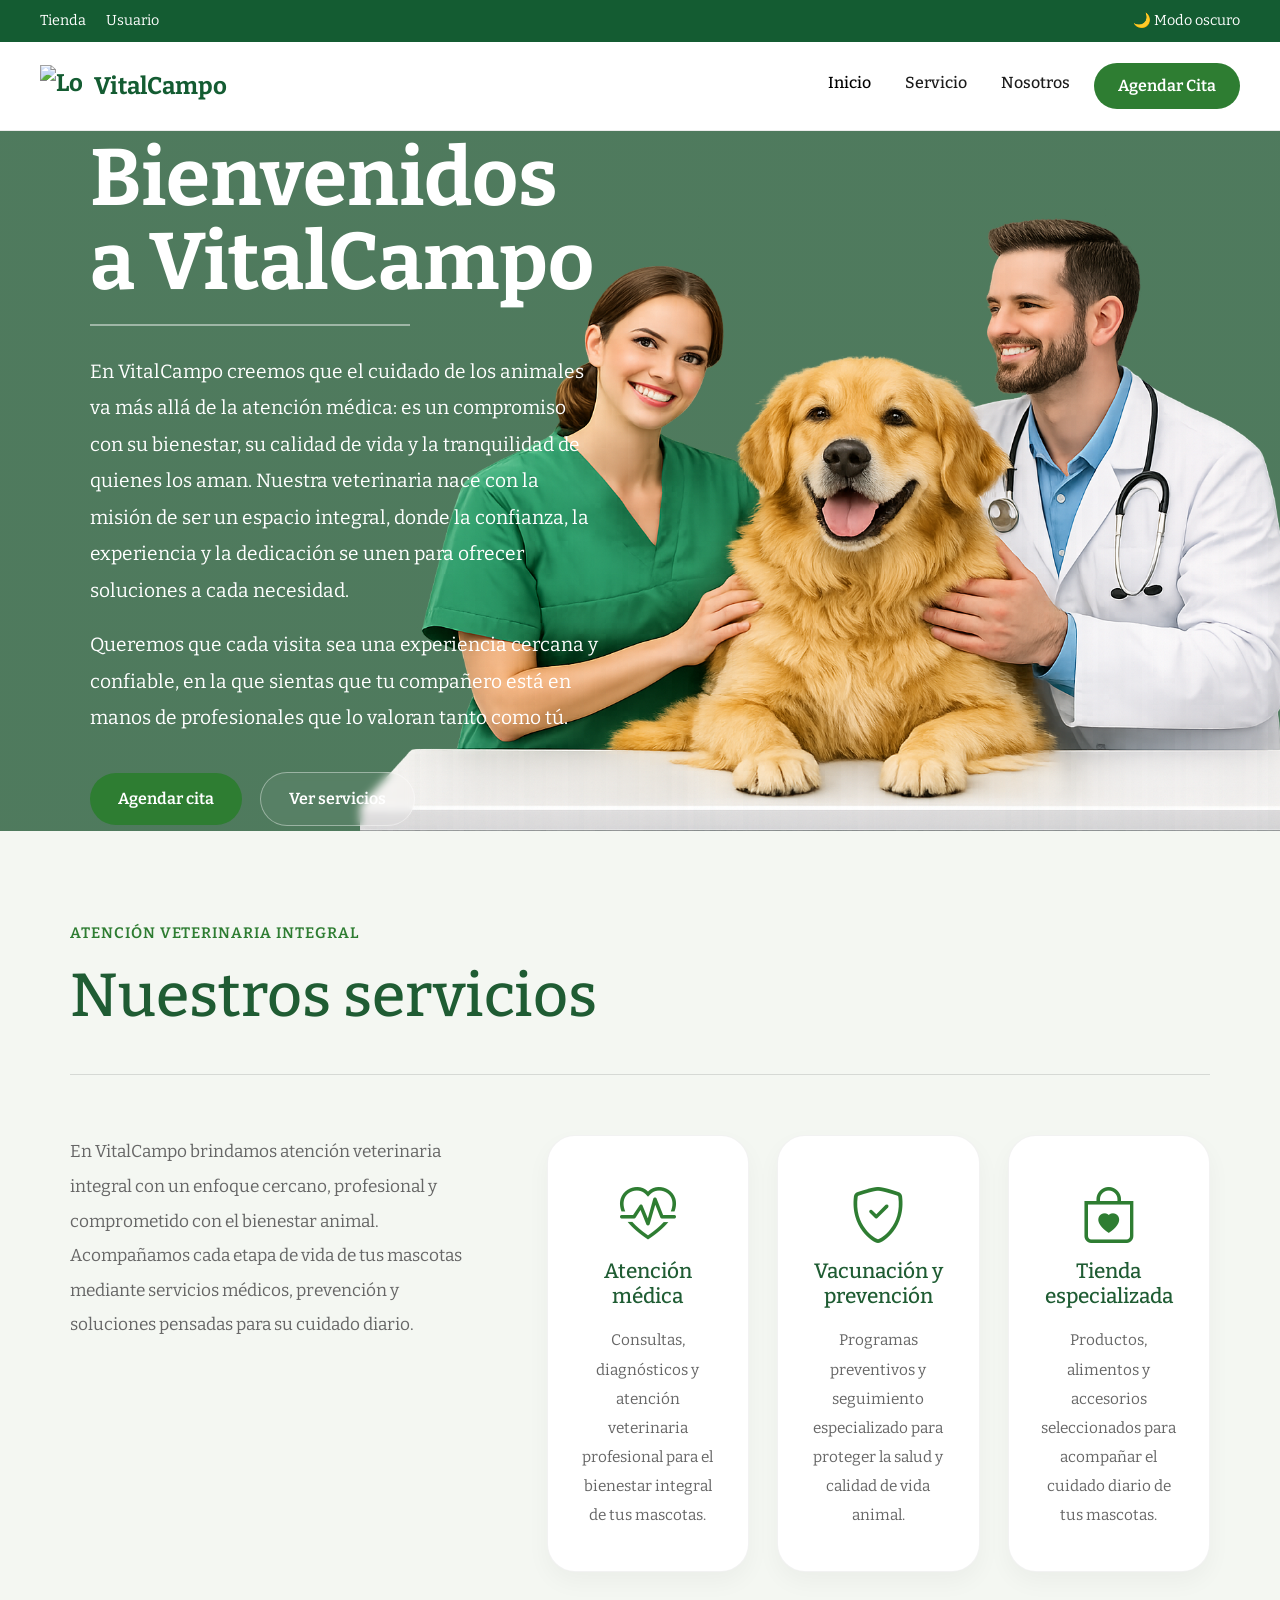
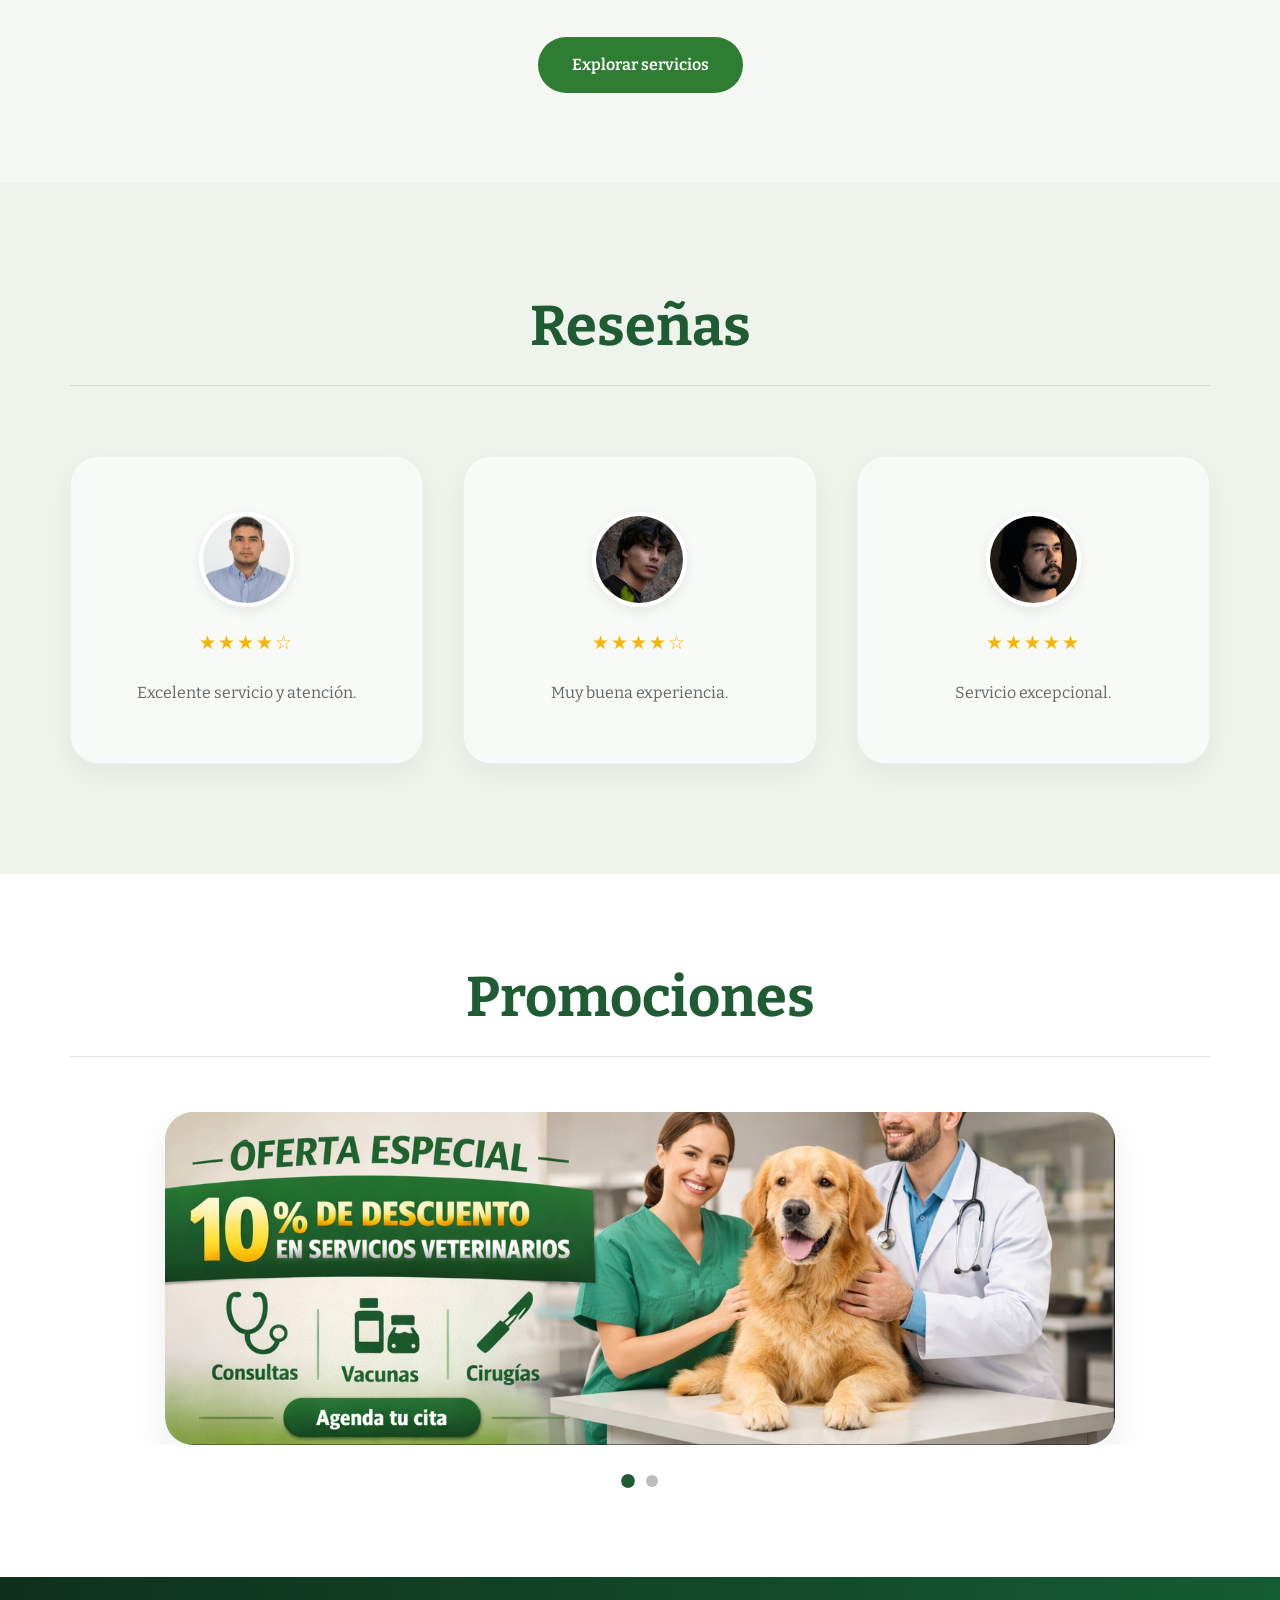
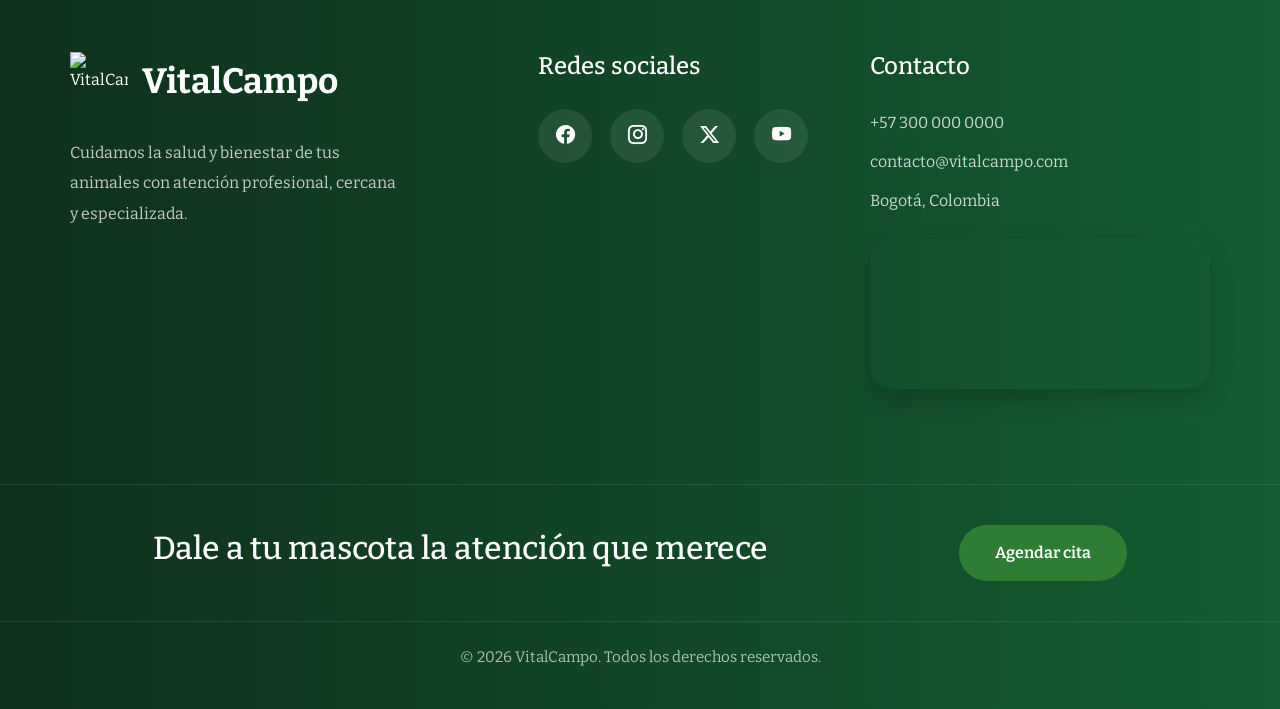
==== index.html @ edec1dab "VitalCampo Creación de los diferentes componentes, elementos y diseños de la pagina de VitalCampo" ====
<!DOCTYPE html>
<html lang="es">

<head>
    <meta charset="UTF-8">
    <meta name="viewport" content="width=device-width, initial-scale=1.0">
    <!-- CSS de Bootstrap -->
    <link href="https://cdn.jsdelivr.net/npm/bootstrap@5.3.3/dist/css/bootstrap.min.css" rel="stylesheet">
    <link rel="stylesheet" href="https://cdn.jsdelivr.net/npm/bootstrap-icons@1.11.3/font/bootstrap-icons.css">
    <!-- JS de Bootstrap (requiere Popper) -->
    <script src="https://cdn.jsdelivr.net/npm/bootstrap@5.3.3/dist/js/bootstrap.bundle.min.js"></script>
    <link href="https://fonts.googleapis.com/css2?family=Bitter:wght@400;500;700&display=swap" rel="stylesheet">
    <link rel="stylesheet" href="style.css">
    <script src="script.js" defer></script>
    <title>VitalCampo</title>
</head>

<body>

    <div class="page-wrapper">

        <header>

            <!-- Topbar -->
            <div class="topbar">

                <div class="topbar-content">

                    <div class="topbar-left">
                        <a href="#">Tienda</a>
                        <a href="/src/pages/login/login.html">Usuario</a>
                    </div>

                    <div class="topbar-right">
                        <button id="darkMode-bt">
                            🌙 Modo oscuro
                        </button>

                    </div>

                </div>
            </div>

            <!-- Navbar -->
            <nav class="navbar navbar-expand-lg">

                <div class="container-fluid">

                    <!-- Logo y titulo a la izquierda -->
                    <a class="navbar-brand d-flex align-items-center" href="#">

                        <img src="/assets/img/logo.svg" alt="Logo" width="42" height="42">
                        
                        <span>VitalCampo</span>
                    </a>

                    <!-- Botón hamburguesa para móviles -->
                    <button class="navbar-toggler" type="button" data-bs-toggle="collapse" data-bs-target="#menuNav">
                        <span class="navbar-toggler-icon"></span>
                    </button>

                    <!-- Menú de navegación a la derecha -->
                    <div class="collapse navbar-collapse" id="menuNav">

                        <ul class="navbar-nav ms-auto">

                            <li class="nav-item">
                                <a class="nav-link active" href="/index.html">Inicio</a>
                            </li>

                            <li class="nav-item">
                                <a class="nav-link" href="/src/pages/servicios/servicios.html">Servicio</a>
                            </li>

                            <li class="nav-item">
                                <a class="nav-link" href="/src/pages/nosotros/nosotros.html">Nosotros</a>
                            </li>

                            <!-- BOTÓN -->
                            <li class="nav-item ms-lg-3">
                                <a class="btn-cita" href="/src/pages/Agendar_Cita/citas.html">Agendar Cita</a>
                            </li>
                        
                        </ul>

                    </div>

                </div>

            </nav>

        </header>

        <!-- Contenido principal -->
        <main>
            <section class="bienvenida">

                <div class="hero-content">

                <!-- Texto -->
                    <div class="hero-text">
                        <h2>Bienvenidos a VitalCampo</h2>

                        <div class="hero-line"></div>

                        <p>
                            En VitalCampo creemos que el cuidado de los animales va más allá de la atención médica:
                            es un compromiso con su bienestar, su calidad de vida y la tranquilidad de quienes los aman.
                            Nuestra veterinaria nace con la misión de ser un espacio integral, donde la confianza,
                            la experiencia y la dedicación se unen para ofrecer soluciones a cada necesidad.
                        </p>

                        <p>
                            Queremos que cada visita sea una experiencia cercana y confiable, en la que sientas que tu
                            compañero está en manos de profesionales que lo valoran tanto como tú.
                        </p>

                        <!-- BOTONES -->
                        <div class="hero-buttons">

                            <a
                                href="/src/pages/Agendar_Cita/citas.html"
                                class="hero-btn hero-btn-primary"
                            >
                                Agendar cita
                            </a>

                            <a
                                href="#servicios"
                                class="hero-btn hero-btn-secondary"
                            >
                                Ver servicios
                            </a>

                        </div>

                    </div>

                        <!-- Imagen -->
                    <div class="hero-image">

                        <img src="assets/img/Imagen_Principal.png" alt="Veterinarios con perro en VitalCampo"/>
                    
                    </div>

                </div>

            </section>

            <section  id="servicios" class="servicios">

                <div class="servicios-container">

                    <!-- Titulo -->
                    <div class="servicios-top">
                        
                        <span>Atención veterinaria integral</span>
                        
                        <h2>Nuestros servicios</h2>

                    </div>

                    <!-- Linea -->
                    <div class="servicios-line"></div>

                    <!-- Contenido -->
                    <div class="servicios-content">

                        <!-- Texto -->
                        <div class="servicios-texto">

                            <p>
                                En VitalCampo brindamos atención veterinaria integral
                                con un enfoque cercano, profesional y comprometido
                                con el bienestar animal. Acompañamos cada etapa de vida
                                de tus mascotas mediante servicios médicos, prevención
                                y soluciones pensadas para su cuidado diario.
                            </p>

                        </div>

                        <!-- Iconos -->
                        <div class="servicios-items">

                            <!-- ITEM -->

                            <div class="servicio-item">

                                <i class="bi bi-heart-pulse"></i>

                                <h3>Atención médica</h3>

                                <p>
                                    Consultas, diagnósticos y atención
                                    veterinaria profesional para el bienestar
                                    integral de tus mascotas.
                                </p>

                            </div>

                            <!-- ITEM -->

                            <div class="servicio-item">

                                <i class="bi bi-shield-check"></i>

                                <h3>Vacunación y prevención</h3>

                                <p>
                                    Programas preventivos y seguimiento
                                    especializado para proteger la salud
                                    y calidad de vida animal.
                                </p>

                            </div>

                            <!-- ITEM -->

                            <div class="servicio-item">

                                <i class="bi bi-bag-heart"></i>

                                <h3>Tienda especializada</h3>

                                <p>
                                    Productos, alimentos y accesorios
                                    seleccionados para acompañar
                                    el cuidado diario de tus mascotas.
                                </p>

                            </div>

                        </div>

                    </div>

                    <div class="servicios-btn">

                        <a href="/src/pages/servicios/servicios.html">
                            Explorar servicios
                        </a>

                    </div>

                </div>
                
            </section>

            <section class="reseñas">

                <div class="reseñas-container">

                    <!-- HEADER -->
                    <div class="reseñas-header">

                        <h2>Reseñas</h2>

                        <div class="reseñas-line"></div>

                    </div>

                    <!-- GRID -->
                    <div class="reseñas-grid">

                        <!-- CARD -->
                        <div class="reseña-card">

                            <img src="assets/img/pexels-luisbecerrafotografo-5906261.jpg" alt="Usuario">

                            <div class="stars">

                                ★★★★☆

                            </div>

                            <p>Excelente servicio y atención.</p>

                        </div>

                        <!-- CARD -->
                        <div class="reseña-card">

                            <img src="assets/img/pexels-dulce-panebra-695494914-33983489.jpg" alt="Usuario">

                            <div class="stars">

                                ★★★★☆

                            </div>

                            <p>Muy buena experiencia.</p>

                        </div>

                        <!-- CARD -->
                        <div class="reseña-card">

                            <img src="assets/img/pexels-neilyonamine-9711477.jpg" alt="Usuario">

                            <div class="stars">

                                ★★★★★

                            </div>

                            <p>Servicio excepcional.</p>

                        </div>

                    </div>

                </div>

            </section>

            <section class="promociones">

                <div class="promociones-container">

                    <!-- HEADER -->
                    <div class="promociones-header">

                        <h2>Promociones</h2>

                        <div class="promociones-line"></div>

                    </div>

                    <!-- CAROUSEL -->
                    <div
                        id="promoCarousel"
                        class="carousel slide"
                        data-bs-ride="carousel"
                    >

                        <div class="carousel-inner">

                            <!-- ITEM -->
                            <div class="carousel-item active">

                                <div class="promo-banner">

                                    <img
                                        src="assets/img/Copilot_20260410_001217.png"
                                        alt="Promoción 1"
                                    >

                                </div>

                            </div>

                            <!-- ITEM -->
                            <div class="carousel-item">

                                <div class="promo-banner">

                                    <img
                                        src="assets/img/Copilot_20260410_0012174.png"
                                        alt="Promoción 2"
                                    >

                                </div>

                            </div>

                        </div>

                        <!-- FLECHA IZQUIERDA -->
                        <button
                            class="carousel-control-prev"
                            type="button"
                            data-bs-target="#promoCarousel"
                            data-bs-slide="prev"
                        >
                            <div class="promo-arrow">
                                <i class="bi bi-chevron-left"></i>
                            </div>
                        </button>

                        <!-- FLECHA DERECHA -->
                        <button
                            class="carousel-control-next"
                            type="button"
                            data-bs-target="#promoCarousel"
                            data-bs-slide="next"
                        >
                            <div class="promo-arrow">
                                <i class="bi bi-chevron-right"></i>
                            </div>
                        </button>

                        <!-- INDICADORES -->
                        <div class="carousel-indicators">

                            <button
                                type="button"
                                data-bs-target="#promoCarousel"
                                data-bs-slide-to="0"
                                class="active"
                                aria-current="true"
                            ></button>

                            <button
                                type="button"
                                data-bs-target="#promoCarousel"
                                data-bs-slide-to="1"
                            ></button>

                        </div>

                    </div>

                </div>

            </section>

        </main>

        <!-- Footer -->
        <footer class="footer">

            <div class="footer-container">

                <!-- IZQUIERDA -->
                <div class="footer-brand">

                    <div class="footer-logo">

                        <img
                            src="assets/img/logo.svg"
                            alt="VitalCampo"
                        >

                        <span>VitalCampo</span>

                    </div>

                    <p>
                        Cuidamos la salud y bienestar de tus animales
                        con atención profesional, cercana y especializada.
                    </p>

                </div>

                <!-- CENTRO -->
                <div class="footer-social">

                    <h3>Redes sociales</h3>

                    <div class="social-icons">

                        <a href="#">
                            <i class="bi bi-facebook"></i>
                        </a>

                        <a href="#">
                            <i class="bi bi-instagram"></i>
                        </a>

                        <a href="#">
                            <i class="bi bi-twitter-x"></i>
                        </a>

                        <a href="#">
                            <i class="bi bi-youtube"></i>
                        </a>

                    </div>

                </div>

                <!-- DERECHA -->
                <div class="footer-contacto">

                    <h3>Contacto</h3>

                    <a href="tel:+573000000000">
                    +57 300 000 0000
                    </a>

                    <a href="mailto:contacto@vitalcampo.com">
                    contacto@vitalcampo.com
                    </a>

                    <p>Bogotá, Colombia</p>

                    <!-- MINI MAPA -->
                    <div class="footer-map">

                        <iframe
                            src="https://www.google.com/maps/embed?pb=!1m18!1m12!1m3!1d836.0882086775767!2d-74.0930347490344!3d4.570980367929685!2m3!1f0!2f0!3f0!3m2!1i1024!2i768!4f13.1!3m3!1m2!1s0x8e3f98ec132c261b%3A0xb221a4ce589c4b60!2sPolicl%C3%ADnico%20Veterinario%202!5e0!3m2!1ses!2sco!4v1775710632129!5m2!1ses!2sco"
                            loading="lazy"
                            allowfullscreen=""
                            referrerpolicy="no-referrer-when-downgrade">
                        </iframe>

                    </div>

                </div>

            </div>

                    <!-- NUEVO CTA -->
            <div class="footer-cta">

                <h3>
                    Dale a tu mascota la atención que merece
                </h3>

                <a
                    href="/src/pages/Agendar_Cita/citas.html"
                    class="footer-btn"
                >
                    Agendar cita
                </a>

            </div>

            <!-- BOTTOM -->
            <div class="footer-bottom">

                <p>
                    © 2026 VitalCampo. Todos los derechos reservados.
                </p>

            </div>

        </footer>

    </div>

</body>

</html>
---- style.css ----
@charset "UTF-8";
* {
  margin: 0;
  padding: 0;
  box-sizing: border-box;
  font-family: "Bitter", serif;
}

html,
body {
  height: 100%;
}

body {
  background: #ececec;
  color: #1c1c1c;
}

a {
  text-decoration: none;
}

.page-wrapper {
  width: 100%;
  max-width: 1860px;
  margin: 0 auto;
  background: #ffffff;
  overflow: hidden;
  box-shadow: 0 10px 35px rgba(0, 0, 0, 0.12);
}

.topbar {
  background: #145c32;
  padding: 10px 40px;
  font-size: 0.9rem;
}
.topbar a {
  color: #ffffff;
  transition: 0.3s ease;
}
.topbar a:hover {
  opacity: 0.8;
}
.topbar button {
  background: transparent;
  border: none;
  color: #ffffff;
}

.topbar-content {
  display: flex;
  justify-content: space-between;
  align-items: center;
}

.topbar-left,
.topbar-right {
  display: flex;
  align-items: center;
  gap: 20px;
}

.navbar {
  background: #ffffff;
  padding: 18px 28px;
  border-bottom: 1px solid rgba(0, 0, 0, 0.08);
}
.navbar .navbar-brand {
  display: flex;
  align-items: center;
  font-size: 1.5rem;
  font-weight: 700;
  color: #145c32;
}
.navbar .navbar-brand span {
  margin-left: 12px;
}
.navbar .nav-link {
  color: #1c1c1c;
  font-size: 1rem;
  font-weight: 500;
  margin-left: 18px;
  transition: 0.3s ease;
}
.navbar .nav-link:hover {
  color: #2e7d32;
}

.btn-cita {
  background: #2e7d32;
  color: #ffffff !important;
  padding: 11px 24px;
  border-radius: 999px;
  font-weight: 600;
  display: inline-flex;
  align-items: center;
  justify-content: center;
  transition: 0.3s ease;
}
.btn-cita:hover {
  background: #246428;
  transform: translateY(-2px);
}

body.dark-mode .navbar {
  background: linear-gradient(to right, #145c32 0%, #0d3d22 100%);
}
body.dark-mode .navbar .navbar-brand,
body.dark-mode .navbar .nav-link {
  color: #ffffff;
}
body.dark-mode .navbar .nav-link:hover {
  color: #9be7a3;
}
body.dark-mode .topbar {
  background: #0d3d22;
}

.bienvenida {
  position: relative;
  overflow: hidden;
  min-height: 650px;
  background: linear-gradient(rgba(11, 71, 31, 0.72), rgba(11, 71, 31, 0.72)), url("assets/img/green-leaf-texture-leaf-texture-background.jpg");
  background-size: cover;
  background-position: center;
  display: flex;
  align-items: center;
}

.hero-content {
  width: 100%;
  display: flex;
  align-items: center;
  justify-content: space-between;
}

.hero-text {
  width: 47%;
  padding-left: 90px;
  z-index: 2;
}
.hero-text h2 {
  color: white;
  font-size: 5rem;
  font-weight: 700;
  line-height: 1.05;
  margin-bottom: 20px;
  max-width: 700px;
}
.hero-text p {
  color: white;
  font-size: 1.2rem;
  line-height: 1.9;
  max-width: 650px;
  margin-bottom: 18px;
}

.hero-line {
  width: 320px;
  height: 2px;
  background: rgba(255, 255, 255, 0.45);
  margin-bottom: 28px;
}

.hero-image {
  width: 53%;
  position: relative;
  display: flex;
  justify-content: flex-end;
}
.hero-image img {
  width: 1050px;
  max-width: none;
  -o-object-fit: contain;
     object-fit: contain;
  transform: translateX(130px) translateY(60px);
}

.hero-buttons {
  display: flex;
  align-items: center;
  gap: 18px;
  margin-top: 35px;
}

.hero-btn {
  padding: 14px 28px;
  border-radius: 999px;
  font-weight: 600;
  font-size: 1rem;
  transition: transform 0.3s ease, color 0.3s ease;
  display: inline-flex;
  align-items: center;
  justify-content: center;
}

.hero-btn-primary {
  background: #2e7d32;
  color: white;
}
.hero-btn-primary:hover {
  background: #246428;
  transform: translateY(-2px);
  color: white;
}

.hero-btn-secondary {
  border: 1px solid rgba(255, 255, 255, 0.4);
  color: white;
  background: rgba(255, 255, 255, 0.05);
  backdrop-filter: blur(4px);
}
.hero-btn-secondary:hover {
  background: rgba(255, 255, 255, 0.12);
  color: white;
  transform: translateY(-2px);
}

.servicios {
  padding: 90px 70px;
  background: #f4f7f2;
}

/* CONTENEDOR */
.servicios-container {
  max-width: 1450px;
  margin: 0 auto;
}

/* HEADER */
.servicios-top span {
  color: #2e7d32;
  text-transform: uppercase;
  letter-spacing: 1px;
  font-size: 0.95rem;
  font-weight: 600;
}
.servicios-top h2 {
  font-size: 3.8rem;
  color: #1f5c33;
  line-height: 1.1;
  margin-top: 18px;
  max-width: 750px;
}

/* LINEA */
.servicios-line {
  width: 100%;
  height: 1px;
  background: rgba(0, 0, 0, 0.12);
  margin: 45px 0 60px;
}

/* CONTENIDO */
.servicios-content {
  display: flex;
  justify-content: space-between;
  align-items: flex-start;
  gap: 70px;
}

/* TEXTO */
.servicios-texto {
  width: 38%;
}
.servicios-texto p {
  color: #666;
  font-size: 1.08rem;
  line-height: 2;
}

/* ITEMS */
.servicios-items {
  width: 62%;
  display: grid;
  grid-template-columns: repeat(3, 1fr);
  gap: 28px;
}

/* CARD */
.servicio-item {
  background: white;
  padding: 40px 30px;
  border-radius: 28px;
  text-align: center;
  border: 1px solid rgba(0, 0, 0, 0.05);
  transition: transform 0.3s ease, box-shadow 0.3s ease;
  box-shadow: 0 10px 25px rgba(0, 0, 0, 0.04);
}
.servicio-item:hover {
  transform: translateY(-8px);
  box-shadow: 0 18px 35px rgba(0, 0, 0, 0.08);
}
.servicio-item i {
  font-size: 3.5rem;
  color: #2e7d32;
  margin-bottom: 22px;
}
.servicio-item h3 {
  color: #1f5c33;
  font-size: 1.3rem;
  margin-bottom: 16px;
}
.servicio-item p {
  color: #666;
  font-size: 0.96rem;
  line-height: 1.9;
  margin: 0;
}

/* BOTON */
.servicios-btn {
  margin-top: 65px;
  display: flex;
  justify-content: center;
}
.servicios-btn a {
  background: #2e7d32;
  color: white;
  padding: 16px 34px;
  border-radius: 999px;
  font-weight: 600;
  transition: background 0.3s ease, transform 0.3s ease;
}
.servicios-btn a:hover {
  background: #246428;
  transform: translateY(-3px);
  color: white;
}

.reseñas {
  padding: 110px 70px;
  background: #eef3ec;
}

.reseñas-container {
  max-width: 1450px;
  margin: 0 auto;
}

.reseñas-header {
  text-align: center;
  margin-bottom: 70px;
}
.reseñas-header h2 {
  font-size: 3.5rem;
  color: #1f5c33;
  font-weight: 700;
  margin-bottom: 25px;
}

.reseñas-line {
  width: 100%;
  max-width: 1200px;
  height: 1px;
  margin: 0 auto;
  background: rgba(31, 92, 51, 0.15);
}

.reseñas-grid {
  display: grid;
  grid-template-columns: repeat(3, 1fr);
  gap: 40px;
}

.reseña-card {
  background: #f8faf7;
  border-radius: 28px;
  padding: 55px 40px;
  text-align: center;
  transition: 0.35s ease;
  border: 1px solid rgba(0, 0, 0, 0.04);
  box-shadow: 0 10px 30px rgba(0, 0, 0, 0.05);
}
.reseña-card:hover {
  transform: translateY(-10px);
  box-shadow: 0 18px 40px rgba(0, 0, 0, 0.1);
}
.reseña-card img {
  width: 95px;
  height: 95px;
  border-radius: 50%;
  -o-object-fit: cover;
     object-fit: cover;
  margin-bottom: 22px;
  border: 4px solid white;
  box-shadow: 0 4px 12px rgba(0, 0, 0, 0.08);
}

.stars {
  font-size: 1.2rem;
  color: #f4b400;
  margin-bottom: 20px;
  letter-spacing: 2px;
}

.reseña-card p {
  color: #666;
  line-height: 1.9;
  font-size: 1rem;
  margin: 0;
}

.promociones {
  padding: 90px 70px;
  background: #ffffff;
}

.promociones-container {
  max-width: 1500px;
  margin: 0 auto;
}

.promociones-header {
  text-align: center;
  margin-bottom: 55px;
}
.promociones-header h2 {
  font-size: 3.5rem;
  color: #1f5c33;
  font-weight: 700;
  margin-bottom: 25px;
}

.promociones-line {
  width: 100%;
  max-width: 1200px;
  height: 1px;
  margin: 0 auto;
  background: rgba(31, 92, 51, 0.15);
}

#promoCarousel {
  position: relative;
  margin-top: 50px;
}

.promo-banner {
  max-width: 950px;
  margin: 0 auto;
  border-radius: 28px;
  overflow: hidden;
  box-shadow: 0 15px 40px rgba(0, 0, 0, 0.08);
}
.promo-banner img {
  width: 100%;
  height: auto;
  display: block;
}

/* =========================================
   FLECHAS
========================================= */
.carousel-control-prev,
.carousel-control-next {
  width: 8%;
  opacity: 0;
  transition: opacity 0.3s ease;
}

#promoCarousel:hover .carousel-control-prev,
#promoCarousel:hover .carousel-control-next {
  opacity: 1;
}

.promo-arrow {
  width: 52px;
  height: 52px;
  border-radius: 50%;
  background: rgba(31, 92, 51, 0.92);
  display: flex;
  align-items: center;
  justify-content: center;
  backdrop-filter: blur(4px);
  transition: transform 0.3s ease, background 0.3s ease;
}
.promo-arrow i {
  color: white;
  font-size: 1.4rem;
}
.promo-arrow:hover {
  background: #1f5c33;
  transform: scale(1.08);
}

/* OCULTAR ICONOS DEFAULT DE BOOTSTRAP */
.carousel-control-prev-icon,
.carousel-control-next-icon {
  display: none;
}

/* =========================================
   INDICADORES
========================================= */
.carousel-indicators {
  position: relative;
  margin-top: 30px;
  margin-bottom: 0;
  display: flex;
  justify-content: center;
  align-items: center;
  gap: 12px;
}
.carousel-indicators button {
  width: 12px !important;
  height: 12px !important;
  padding: 0 !important;
  margin: 0 !important;
  border: none !important;
  border-radius: 50% !important;
  background-color: #bdbdbd !important;
  opacity: 1 !important;
  flex: 0 0 auto;
  transition: transform 0.3s ease, background-color 0.3s ease;
}
.carousel-indicators .active {
  background-color: #1f5c33 !important;
  transform: scale(1.15);
}

.footer {
  background: linear-gradient(to right, #0f301c, #145c32);
  color: #ffffff;
  padding-top: 75px;
}

.footer-container {
  max-width: 1450px;
  margin: 0 auto;
  padding: 0 70px 55px;
  display: grid;
  grid-template-columns: 1.2fr 0.8fr 1fr;
  gap: 60px;
}

.footer-logo {
  display: flex;
  align-items: center;
  gap: 14px;
}
.footer-logo span {
  font-size: 2.2rem;
  font-weight: 700;
}
.footer-logo img {
  width: 58px;
  height: 58px;
}

.footer-brand p {
  color: rgba(255, 255, 255, 0.75);
  line-height: 1.9;
  margin-top: 28px;
  max-width: 330px;
}

.footer-social h3,
.footer-contacto h3 {
  font-size: 1.5rem;
  margin-bottom: 28px;
}

.social-icons {
  display: flex;
  gap: 18px;
  flex-wrap: wrap;
}
.social-icons a {
  width: 54px;
  height: 54px;
  border-radius: 50%;
  background: rgba(255, 255, 255, 0.08);
  display: flex;
  align-items: center;
  justify-content: center;
  color: #ffffff;
  font-size: 1.2rem;
  transition: 0.3s ease;
}
.social-icons a:hover {
  background: #2e7d32;
  transform: translateY(-4px);
}

.footer-contacto a,
.footer-contacto p {
  display: block;
  color: rgba(255, 255, 255, 0.78);
  margin-bottom: 12px;
  line-height: 1.7;
}
.footer-contacto a:hover {
  color: #ffffff;
}

.footer-map {
  margin-top: 25px;
  border-radius: 22px;
  overflow: hidden;
  box-shadow: 0 10px 25px rgba(0, 0, 0, 0.18);
}
.footer-map iframe {
  width: 100%;
  height: 150px;
  border: none;
  display: block;
}

.footer-cta {
  max-width: 1450px;
  margin: 40px auto 0;
  padding: 40px 70px;
  border-top: 1px solid rgba(255, 255, 255, 0.08);
  display: flex;
  align-items: center;
  justify-content: space-around;
  gap: 25px;
}
.footer-cta h3 {
  font-size: 2rem;
  line-height: 1.3;
}

.footer-btn {
  background: #2e7d32;
  color: #ffffff;
  padding: 16px 36px;
  border-radius: 999px;
  font-weight: 600;
  transition: 0.3s ease;
}
.footer-btn:hover {
  background: #3f9945;
  transform: translateY(-2px);
}

.footer-bottom {
  border-top: 1px solid rgba(255, 255, 255, 0.08);
  padding: 24px 20px;
  text-align: center;
}
.footer-bottom p {
  color: rgba(255, 255, 255, 0.65);
  font-size: 0.95rem;
}

/* =========================================
   MOBILE
========================================= */
@media (max-width: 576px) {
  * {
    box-sizing: border-box;
  }
  html,
  body {
    overflow-x: hidden;
  }
  img {
    max-width: 100%;
    height: auto;
    display: block;
  }
  .page-wrapper {
    width: 100%;
    max-width: 100%;
    overflow: hidden;
    box-shadow: none;
  }
  .topbar {
    padding: 12px 15px;
    font-size: 0.78rem;
  }
  .topbar-content {
    display: flex;
    flex-direction: column;
    gap: 10px;
  }
  .topbar-left,
  .topbar-right {
    flex-direction: column;
    gap: 6px;
    text-align: center;
  }
  .navbar {
    padding: 14px 16px;
  }
  .navbar-brand {
    font-size: 1.1rem !important;
  }
  .navbar-brand img {
    width: 38px;
    height: 38px;
  }
  .navbar-brand span {
    margin-left: 6px;
  }
  .nav-link {
    margin-left: 0 !important;
    text-align: center;
    padding: 10px 0;
  }
  .btn-cita {
    width: 100%;
    margin-top: 12px;
    justify-content: center;
  }
  .bienvenida {
    padding: 60px 18px 30px;
    min-height: auto;
  }
  .hero-content {
    display: flex;
    flex-direction: column;
    align-items: center;
    gap: 30px;
  }
  .hero-text {
    width: 100%;
    padding-left: 0;
    text-align: center;
    align-items: center;
  }
  .hero-text h2 {
    font-size: 2.2rem;
    line-height: 1.2;
    margin-bottom: 16px;
    max-width: 100%;
  }
  .hero-text p {
    font-size: 0.96rem;
    line-height: 1.8;
    max-width: 100%;
  }
  .hero-line {
    width: 140px;
    margin: 0 auto 20px;
  }
  .hero-buttons {
    width: 100%;
    flex-direction: column;
    gap: 14px;
  }
  .hero-btn {
    width: 100%;
    justify-content: center;
  }
  .hero-image {
    width: 100%;
    display: flex;
    justify-content: center;
  }
  .hero-image img {
    width: 100%;
    max-width: 340px;
    transform: none !important;
    -o-object-fit: contain;
       object-fit: contain;
  }
  .servicios {
    padding: 60px 18px;
  }
  .servicios-top span {
    font-size: 0.78rem;
  }
  .servicios-top h2 {
    font-size: 2rem;
    line-height: 1.2;
  }
  .servicios-line {
    margin: 30px 0 40px;
  }
  .servicios-content {
    display: flex;
    flex-direction: column;
    gap: 35px;
  }
  .servicios-texto,
  .servicios-items {
    width: 100%;
  }
  .servicios-texto p {
    font-size: 0.96rem;
    line-height: 1.8;
    text-align: center;
  }
  .servicios-items {
    display: grid;
    grid-template-columns: 1fr;
    gap: 22px;
  }
  .servicio-item {
    width: 100%;
    padding: 30px 22px;
    border-radius: 22px;
  }
  .servicio-item i {
    font-size: 2.8rem;
  }
  .servicio-item h3 {
    font-size: 1.15rem;
  }
  .servicio-item p {
    font-size: 0.92rem;
    line-height: 1.7;
  }
  .servicios-btn {
    margin-top: 40px;
  }
  .servicios-btn a {
    width: 100%;
    text-align: center;
    justify-content: center;
  }
  .reseñas {
    padding: 60px 18px;
  }
  .reseñas-header {
    margin-bottom: 40px;
  }
  .reseñas-header h2 {
    font-size: 2rem;
    line-height: 1.2;
  }
  .reseñas-grid {
    grid-template-columns: 1fr;
    gap: 24px;
  }
  .reseña-card {
    width: 100%;
    padding: 35px 22px;
    border-radius: 22px;
  }
  .reseña-card img {
    width: 78px;
    height: 78px;
  }
  .reseña-card p {
    font-size: 0.93rem;
    line-height: 1.7;
  }
  .stars {
    font-size: 1rem;
  }
  .promociones {
    padding: 60px 18px;
  }
  .promociones-header h2 {
    font-size: 2rem;
    line-height: 1.2;
  }
  .promo-banner {
    width: 100%;
    border-radius: 18px;
  }
  .promo-banner img {
    width: 100%;
    height: auto;
    -o-object-fit: cover;
       object-fit: cover;
  }
  .carousel-control-prev,
  .carousel-control-next {
    display: none;
  }
  .carousel-indicators {
    margin-top: 18px;
  }
  .carousel-indicators button {
    width: 8px !important;
    height: 8px !important;
  }
  .footer {
    padding-top: 55px;
  }
  .footer-container {
    grid-template-columns: 1fr;
    padding: 0 18px 40px;
    gap: 35px;
    text-align: center;
  }
  .footer-brand,
  .footer-social,
  .footer-contacto {
    width: 100%;
  }
  .footer-brand p {
    max-width: 100%;
    font-size: 0.95rem;
  }
  .footer-logo {
    justify-content: center;
  }
  .footer-logo span {
    font-size: 1.7rem;
  }
  .footer-logo img {
    width: 48px;
    height: 48px;
  }
  .social-icons {
    justify-content: center;
    gap: 12px;
  }
  .social-icons a {
    width: 44px;
    height: 44px;
    font-size: 1rem;
  }
  .footer-contacto h3 {
    margin-bottom: 18px;
  }
  .footer-contacto a,
  .footer-contacto p {
    font-size: 0.92rem;
    line-height: 1.7;
  }
  .footer-map {
    width: 100%;
    border-radius: 18px;
    overflow: hidden;
  }
  .footer-map iframe {
    width: 100%;
    height: 220px;
    display: block;
  }
  .footer-cta {
    padding: 30px 18px;
    flex-direction: column;
    text-align: center;
    gap: 18px;
  }
  .footer-cta h3 {
    font-size: 1.4rem;
    line-height: 1.4;
  }
  .footer-btn {
    width: 100%;
    max-width: 260px;
    padding: 14px 20px;
  }
  .footer-bottom {
    padding: 20px 16px;
  }
  .footer-bottom p {
    font-size: 0.82rem;
    line-height: 1.6;
  }
}/*# sourceMappingURL=style.css.map */
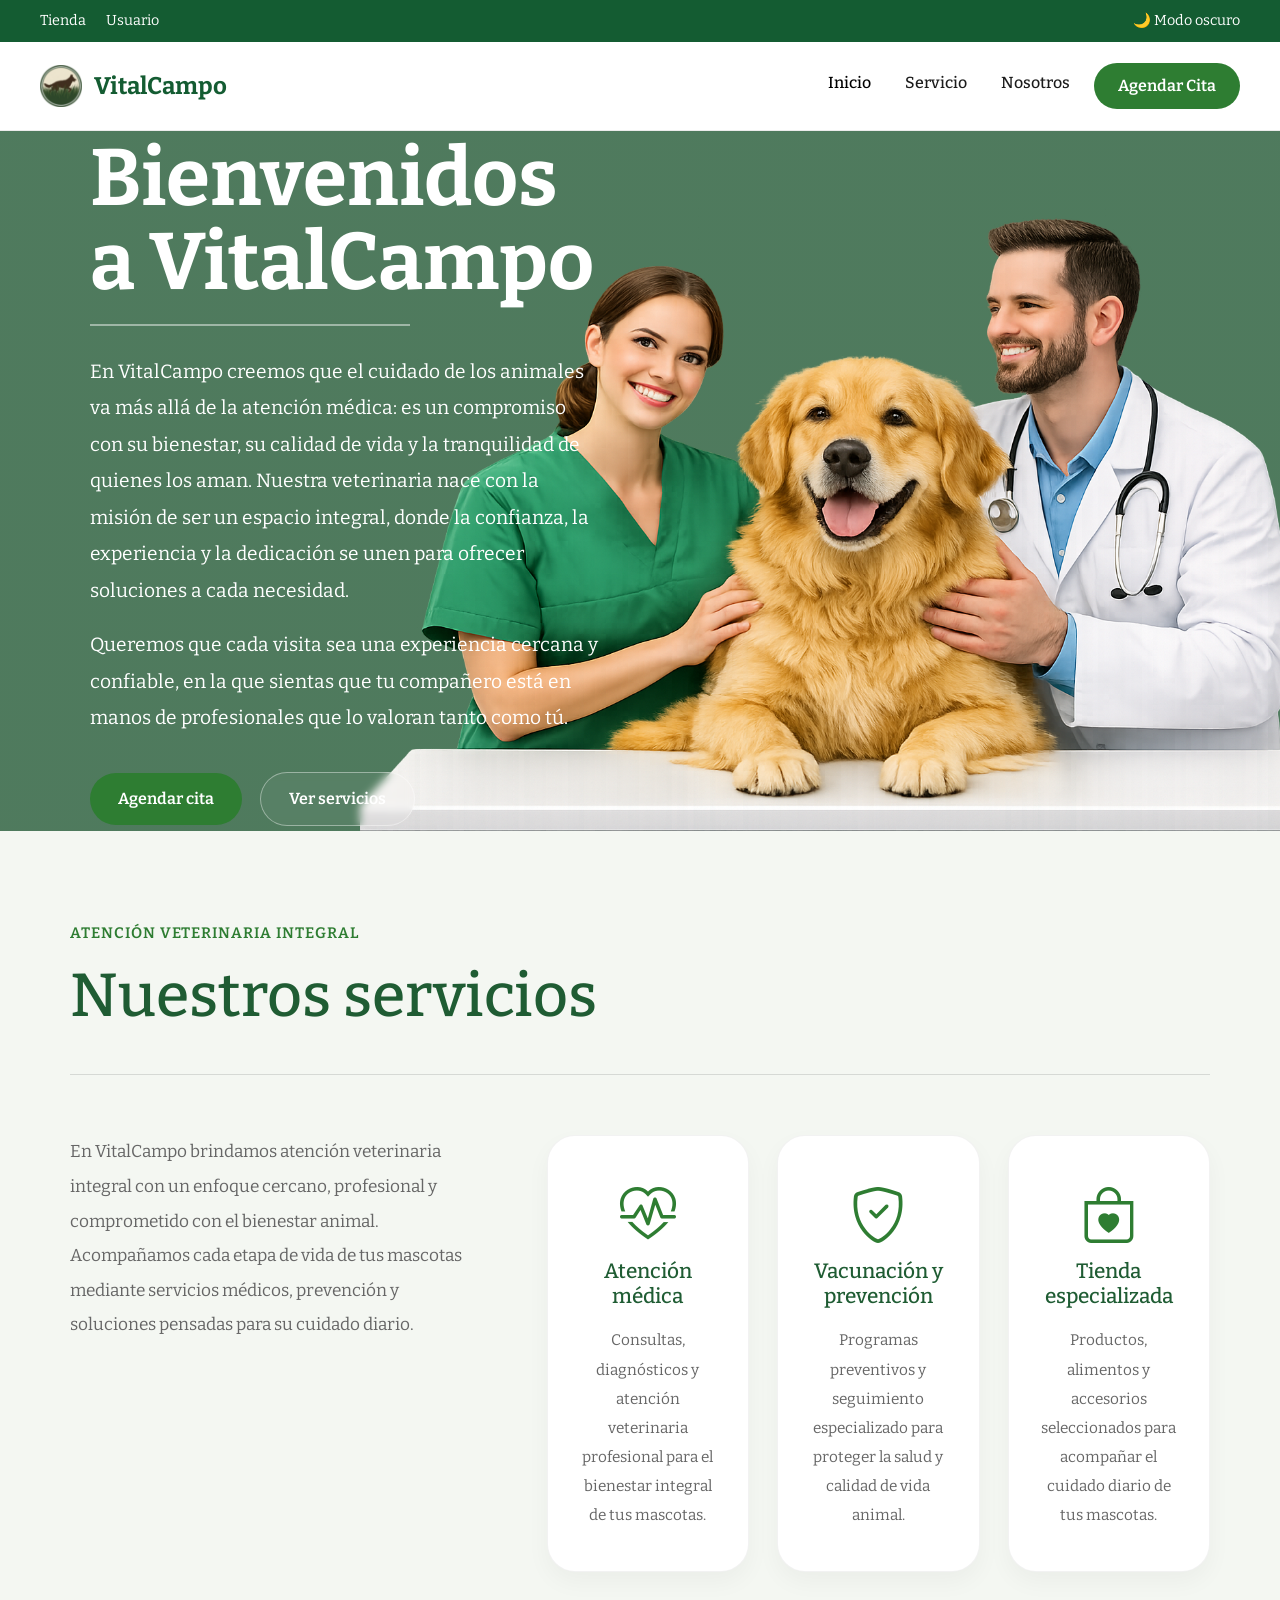
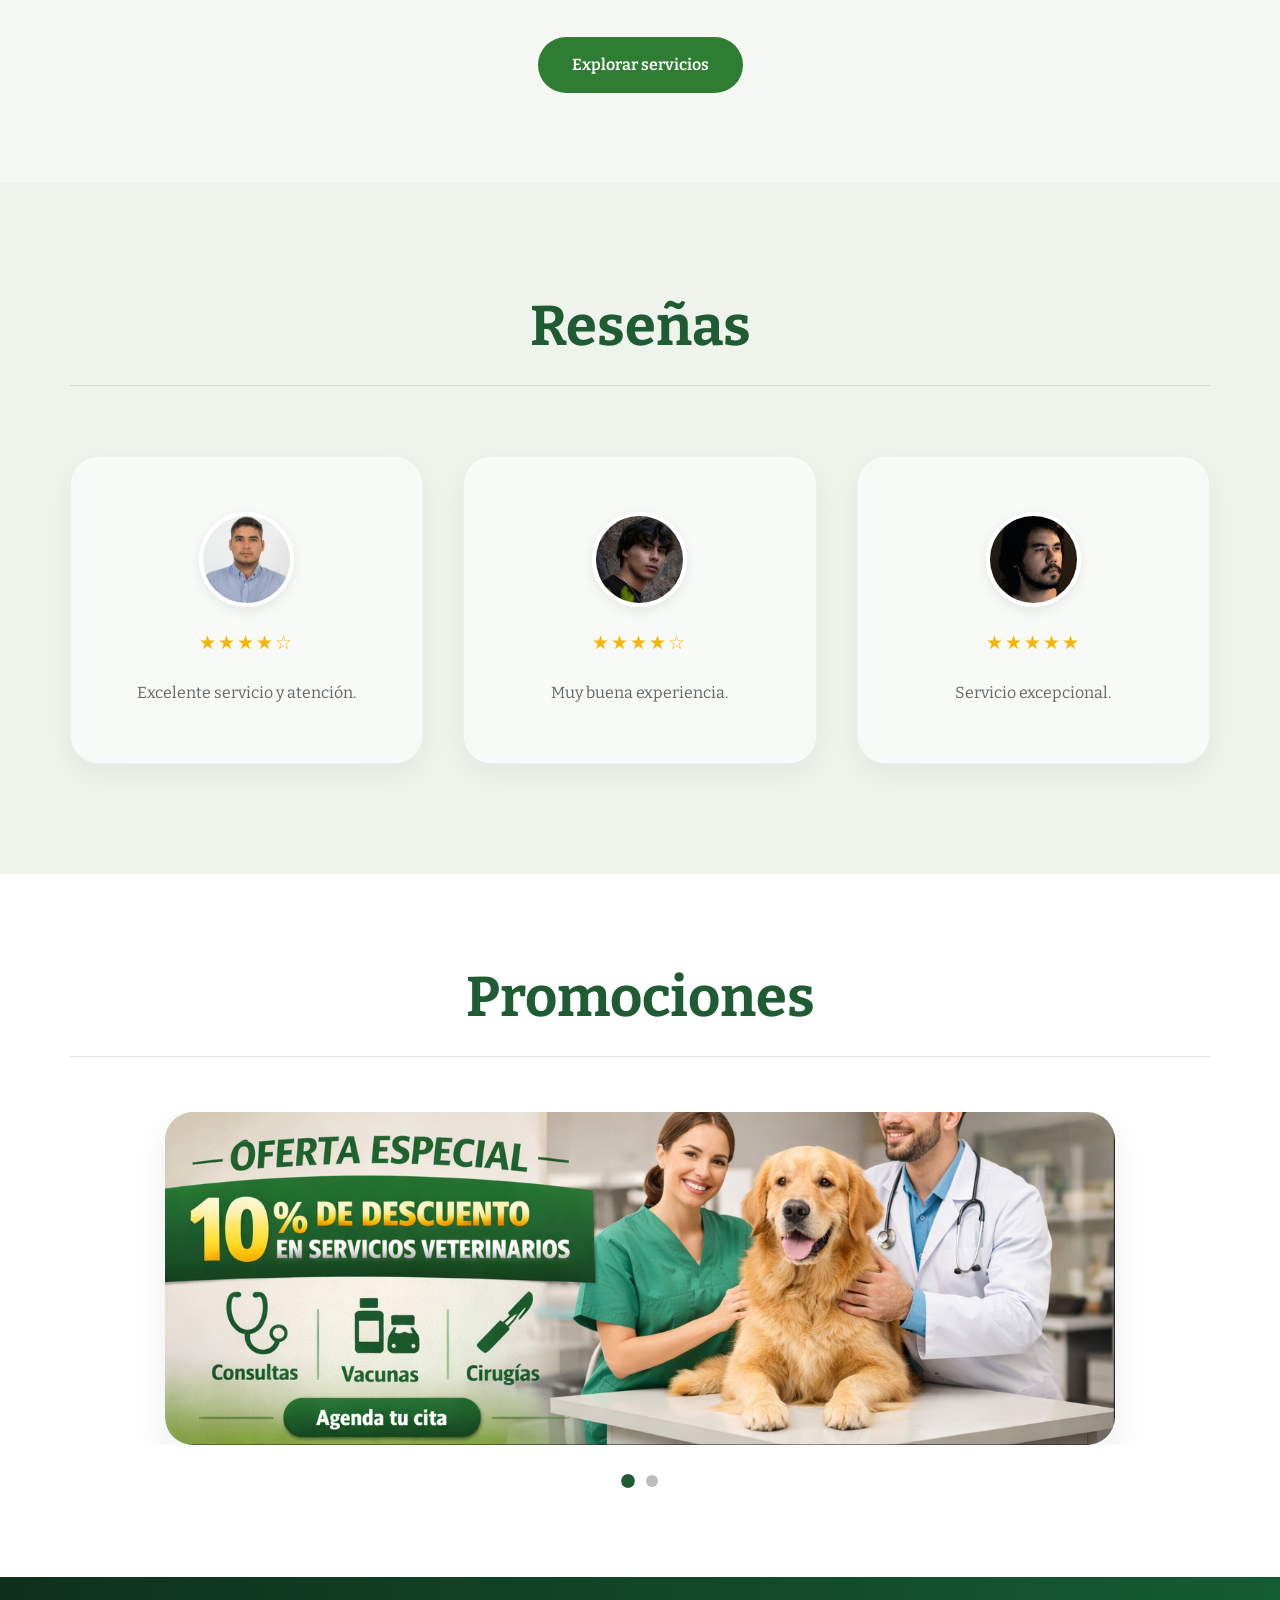
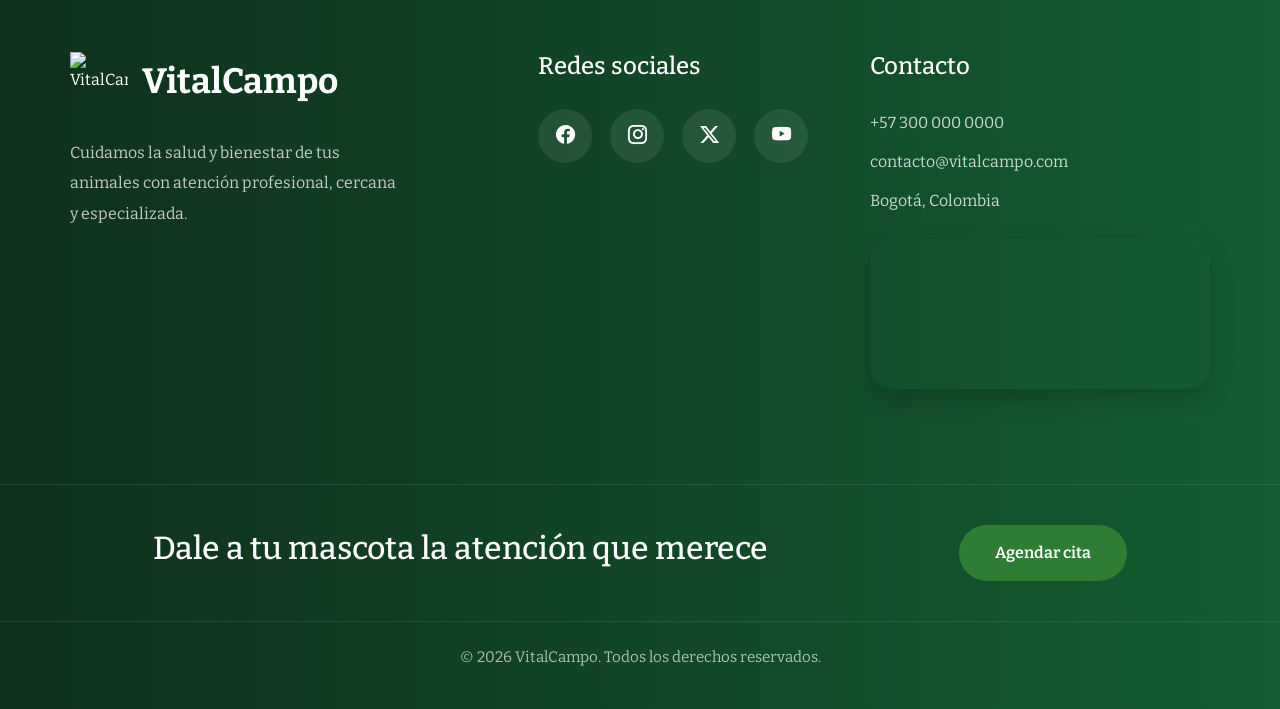
==== commit b1fc8710: "Update index.html Cambio de ruta" ====
--- a/index.html
+++ b/index.html
@@ -49,7 +49,7 @@
                     <!-- Logo y titulo a la izquierda -->
                     <a class="navbar-brand d-flex align-items-center" href="#">
 
-                        <img src="/assets/img/logo.svg" alt="Logo" width="42" height="42">
+                        <img src="assets/img/Logo.svg" alt="Logo" width="42" height="42">
                         
                         <span>VitalCampo</span>
                     </a>
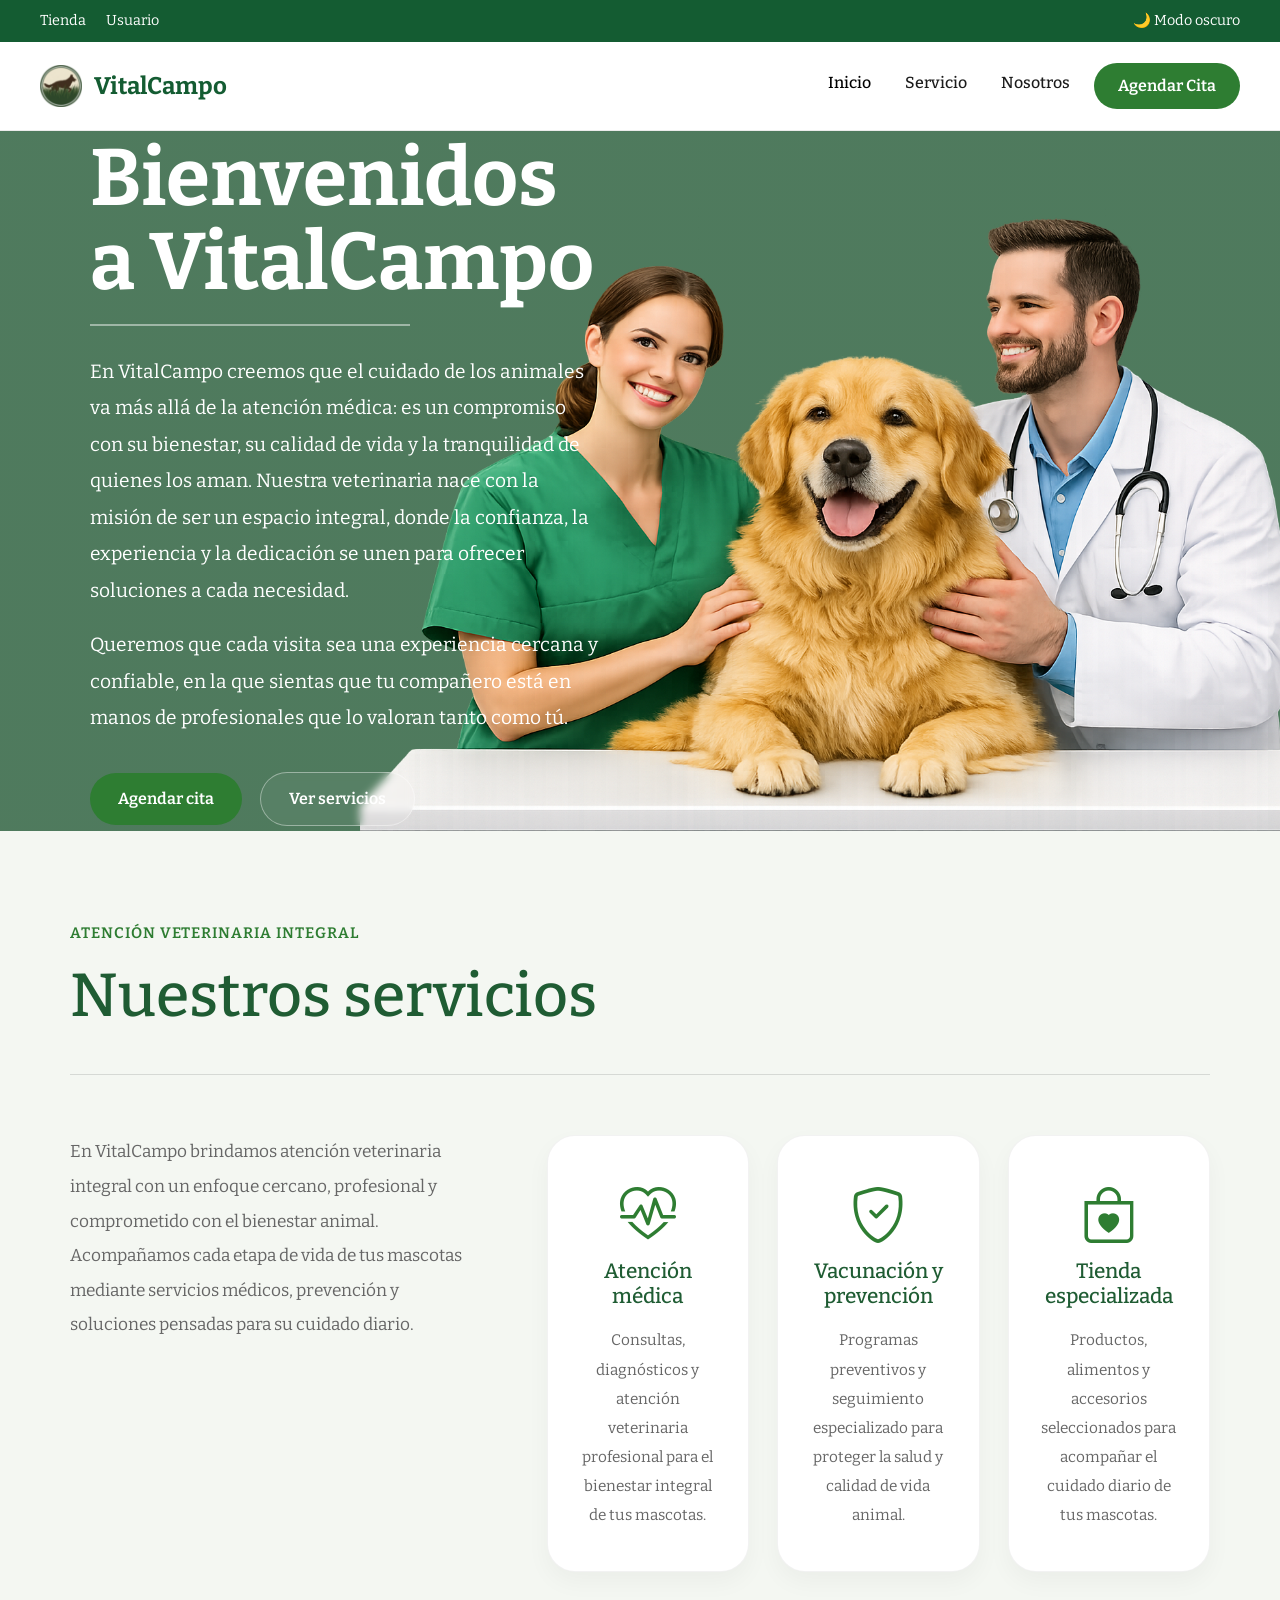
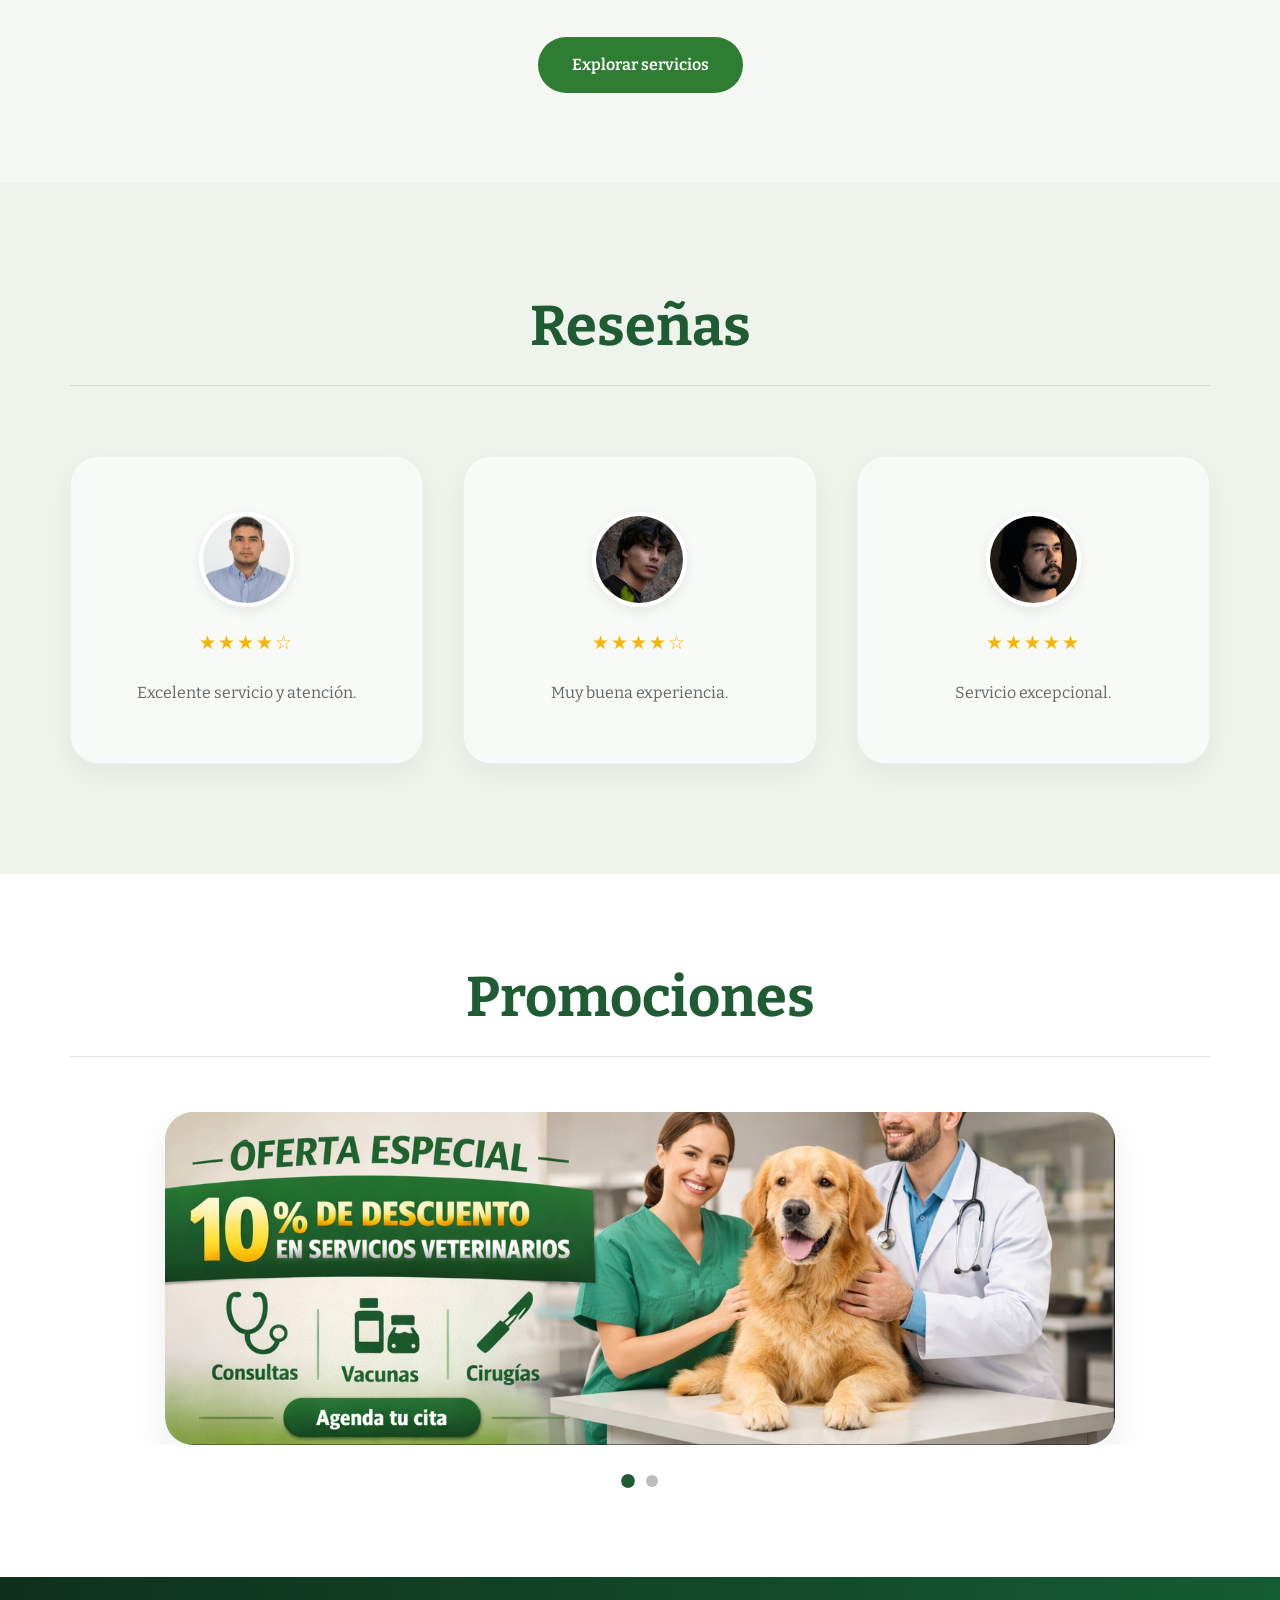
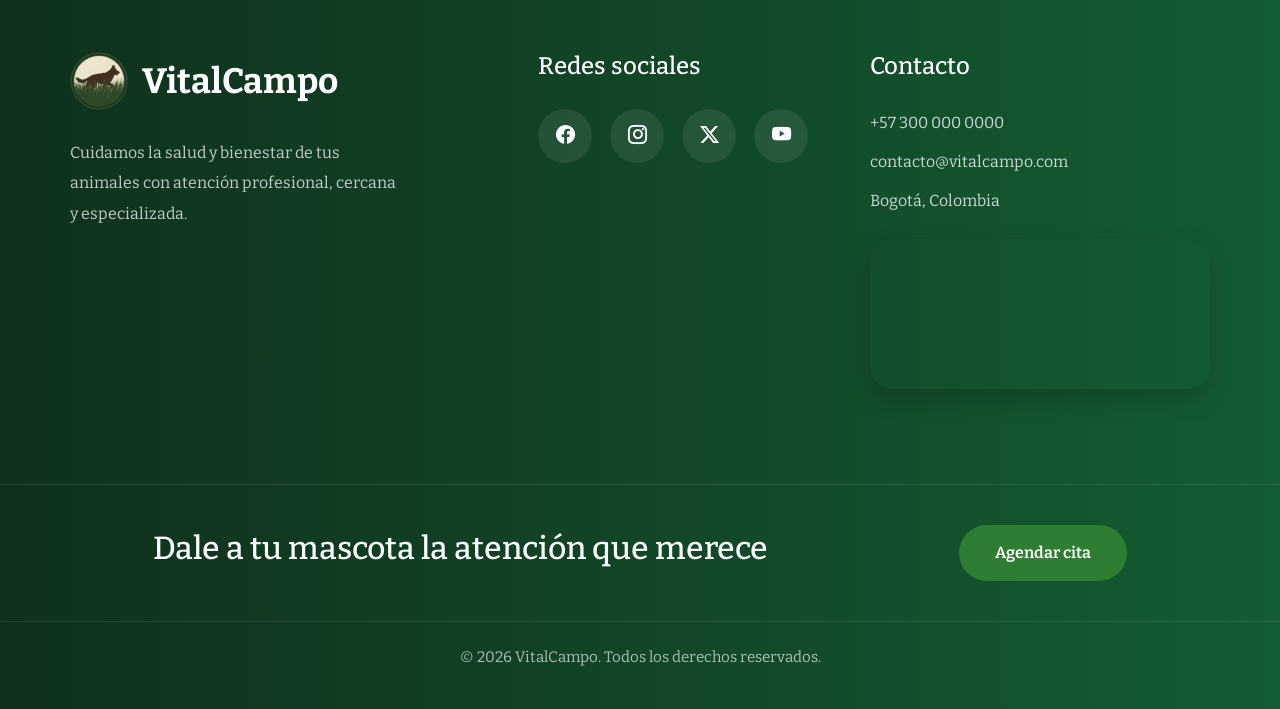
==== commit 74c3dd3d: "Cambio de ruta logo" ====
--- a/index.html
+++ b/index.html
@@ -427,7 +427,7 @@
                     <div class="footer-logo">
 
                         <img
-                            src="assets/img/logo.svg"
+                            src="assets/img/Logo.svg"
                             alt="VitalCampo"
                         >
 
@@ -531,4 +531,4 @@
 
 </body>
 
-</html>+</html>
